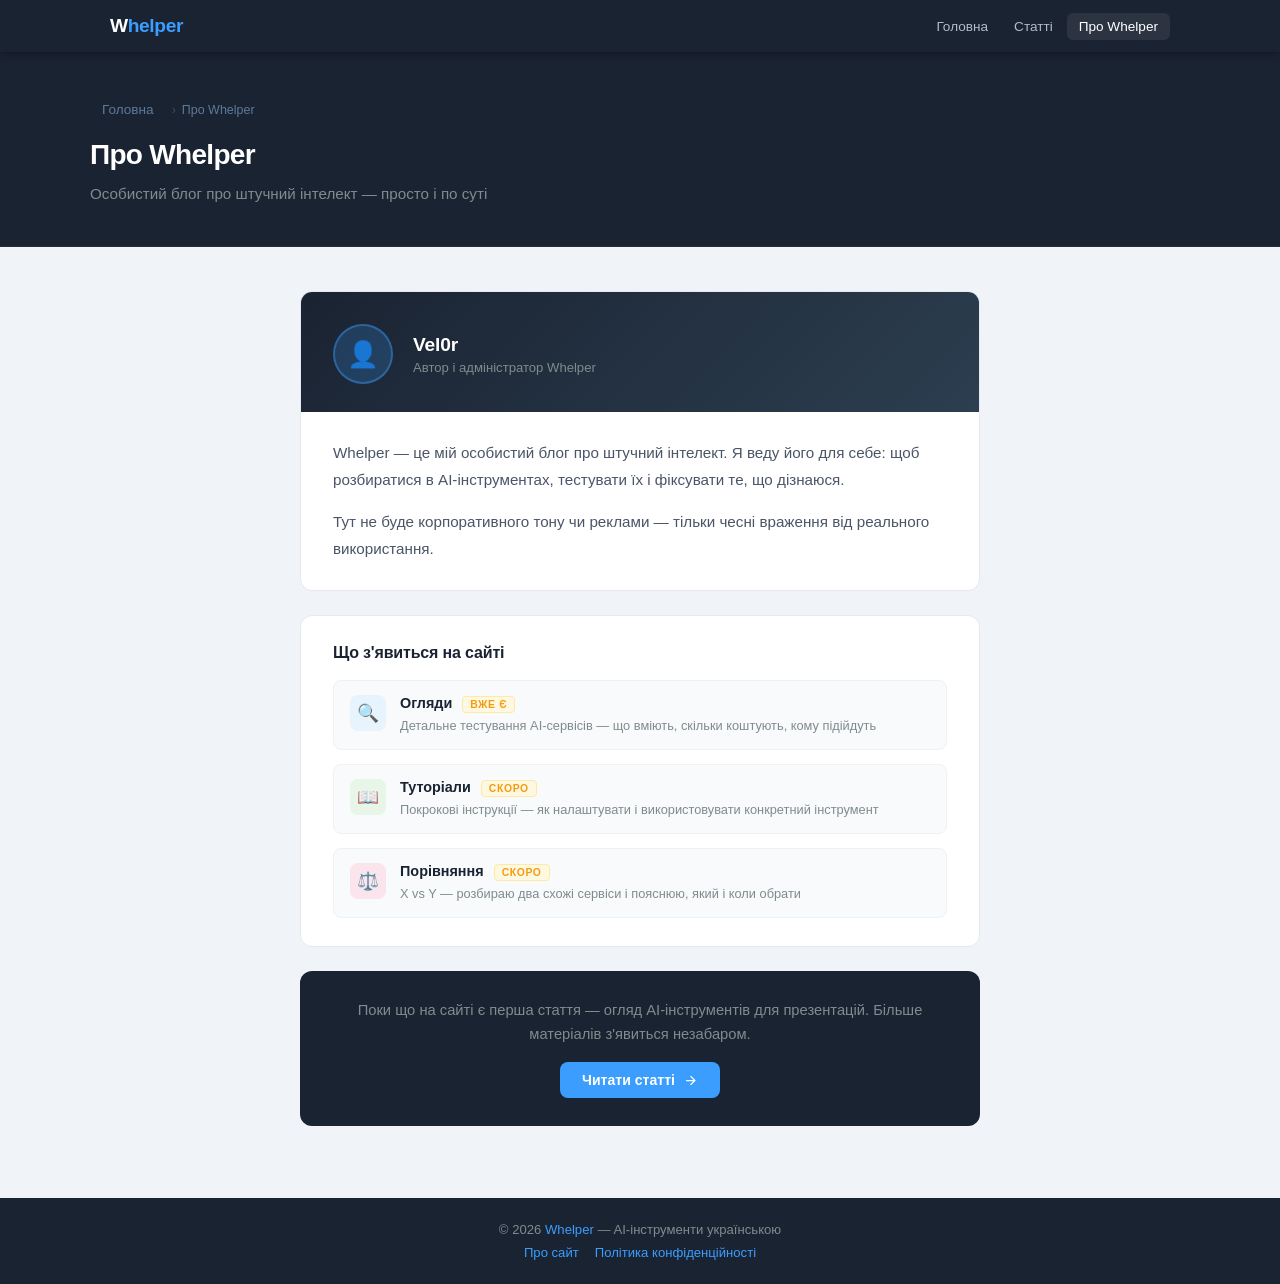
==== about/index.html @ 63fa8033 "Add files via upload" ====
<!DOCTYPE html>
<html lang="uk">
<head>
  <meta charset="UTF-8">
  <meta name="viewport" content="width=device-width, initial-scale=1.0">

  <title>Про Whelper — AI-блог від Vel0r</title>
  <meta name="description" content="Whelper — особистий блог про штучний інтелект. Огляди, туторіали та порівняння AI-інструментів від Vel0r.">

  <link rel="canonical" href="https://whelper.me/about">

  <meta property="og:type" content="website">
  <meta property="og:title" content="Про Whelper — AI-блог від Vel0r">
  <meta property="og:description" content="Особистий блог про штучний інтелект: огляди, туторіали та порівняння AI-інструментів.">
  <meta property="og:url" content="https://whelper.me/about">
  <meta property="og:site_name" content="Whelper">

  <meta name="twitter:card" content="summary_large_image">
  <meta name="twitter:title" content="Про Whelper | Vel0r">
  <meta name="twitter:site" content="@whelper_ua">

  <script type="application/ld+json">
  {
    "@context": "https://schema.org",
    "@graph": [
      {
        "@type": "AboutPage",
        "@id": "https://whelper.me/about#page",
        "name": "Про Whelper",
        "url": "https://whelper.me/about",
        "inLanguage": "uk",
        "isPartOf": { "@id": "https://whelper.me#website" }
      },
      {
        "@type": "BreadcrumbList",
        "itemListElement": [
          { "@type": "ListItem", "position": 1, "name": "Головна", "item": "https://whelper.me" },
          { "@type": "ListItem", "position": 2, "name": "Про Whelper", "item": "https://whelper.me/about" }
        ]
      }
    ]
  }
  </script>

  <style>
    *, *::before, *::after { box-sizing: border-box; margin: 0; padding: 0; }
    html { overflow-x: hidden; scroll-behavior: smooth; }
    body {
      font-family: 'Segoe UI', Tahoma, Geneva, Verdana, sans-serif;
      background: #f0f4f8;
      color: #333;
      overflow-x: hidden;
    }

    /* ─── Header ─── */
    .site-header {
      background: #1a2332;
      position: sticky;
      top: 0;
      z-index: 100;
      box-shadow: 0 2px 8px rgba(0,0,0,0.3);
      width: 100%;
    }
    .header-inner {
      max-width: 1100px;
      margin: 0 auto;
      padding: 0 20px;
      height: 52px;
      display: flex;
      align-items: center;
      justify-content: space-between;
      gap: 12px;
    }
    .site-logo {
      font-size: 1.2rem;
      font-weight: 700;
      color: #fff;
      text-decoration: none;
      letter-spacing: -0.02em;
      flex-shrink: 0;
    }
    .site-logo span { color: #3b9eff; }
    nav { display: flex; gap: 2px; }
    nav a {
      color: #b0bec5;
      text-decoration: none;
      font-size: 0.85rem;
      padding: 6px 12px;
      border-radius: 6px;
      white-space: nowrap;
      transition: color .2s, background .2s;
    }
    nav a:hover, nav a[aria-current="page"] { color: #fff; background: rgba(255,255,255,0.08); }

    /* ─── Page hero ─── */
    .page-hero {
      background: #1a2332;
      padding: 44px 20px 40px;
      border-bottom: 1px solid rgba(255,255,255,0.06);
    }
    .page-hero-inner { max-width: 1100px; margin: 0 auto; }
    .breadcrumb {
      display: flex;
      align-items: center;
      gap: 6px;
      font-size: 0.78rem;
      color: #5d7a99;
      margin-bottom: 16px;
    }
    .breadcrumb a { color: #5d7a99; text-decoration: none; }
    .breadcrumb a:hover { color: #3b9eff; }
    .breadcrumb-sep { opacity: .5; }
    .page-hero h1 {
      font-size: 1.75rem;
      font-weight: 700;
      color: #fff;
      letter-spacing: -0.025em;
      margin-bottom: 10px;
    }
    .page-hero p {
      font-size: 0.95rem;
      color: #7f8c8d;
      max-width: 480px;
      line-height: 1.65;
    }

    /* ─── Page wrap ─── */
    .page-wrap {
      max-width: 720px;
      margin: 0 auto;
      padding: 44px 20px 72px;
    }

    /* ─── About card ─── */
    .about-card {
      background: #fff;
      border-radius: 12px;
      border: 1px solid #e5e9ef;
      overflow: hidden;
      margin-bottom: 24px;
    }
    .about-card-header {
      background: linear-gradient(135deg, #1a2332 0%, #2c3e50 100%);
      padding: 32px 32px 28px;
      display: flex;
      align-items: center;
      gap: 20px;
    }
    .avatar {
      width: 60px;
      height: 60px;
      border-radius: 50%;
      background: rgba(59,158,255,0.2);
      border: 2px solid rgba(59,158,255,0.4);
      display: flex;
      align-items: center;
      justify-content: center;
      font-size: 1.6rem;
      flex-shrink: 0;
    }
    .author-info h2 {
      font-size: 1.2rem;
      font-weight: 700;
      color: #fff;
      letter-spacing: -0.01em;
      margin-bottom: 4px;
    }
    .author-info p {
      font-size: 0.82rem;
      color: #7f8c8d;
    }
    .about-card-body { padding: 28px 32px; }
    .about-card-body p {
      font-size: 0.95rem;
      color: #4a5568;
      line-height: 1.75;
      margin-bottom: 16px;
    }
    .about-card-body p:last-child { margin-bottom: 0; }

    /* ─── What's coming ─── */
    .coming-card {
      background: #fff;
      border-radius: 12px;
      border: 1px solid #e5e9ef;
      padding: 28px 32px;
      margin-bottom: 24px;
    }
    .coming-card h3 {
      font-size: 1rem;
      font-weight: 700;
      color: #1a2332;
      margin-bottom: 18px;
      letter-spacing: -0.01em;
    }
    .coming-list {
      display: flex;
      flex-direction: column;
      gap: 14px;
    }
    .coming-item {
      display: flex;
      align-items: flex-start;
      gap: 14px;
      padding: 14px 16px;
      background: #f8fafc;
      border-radius: 8px;
      border: 1px solid #edf2f7;
    }
    .coming-icon {
      width: 36px;
      height: 36px;
      border-radius: 8px;
      display: flex;
      align-items: center;
      justify-content: center;
      font-size: 1.1rem;
      flex-shrink: 0;
    }
    .coming-item-text h4 {
      font-size: 0.9rem;
      font-weight: 700;
      color: #1a2332;
      margin-bottom: 3px;
    }
    .coming-item-text p {
      font-size: 0.8rem;
      color: #7f8c8d;
      line-height: 1.5;
    }
    .soon-badge {
      display: inline-block;
      font-size: 0.65rem;
      font-weight: 600;
      letter-spacing: .06em;
      text-transform: uppercase;
      background: #fff8e1;
      color: #f39c12;
      border: 1px solid #fdeaa7;
      padding: 2px 7px;
      border-radius: 4px;
      margin-left: 6px;
      vertical-align: middle;
    }

    /* ─── CTA ─── */
    .cta-card {
      background: #1a2332;
      border-radius: 12px;
      padding: 28px 32px;
      text-align: center;
    }
    .cta-card p {
      font-size: 0.92rem;
      color: #7f8c8d;
      margin-bottom: 16px;
      line-height: 1.6;
    }
    .cta-btn {
      display: inline-flex;
      align-items: center;
      gap: 8px;
      background: #3b9eff;
      color: #fff;
      font-size: 0.88rem;
      font-weight: 600;
      padding: 10px 22px;
      border-radius: 8px;
      text-decoration: none;
      transition: background .2s;
    }
    .cta-btn:hover { background: #2980d9; }

    /* ─── Footer ─── */
    footer {
      background: #1a2332;
      color: #7f8c8d;
      text-align: center;
      padding: 24px 20px;
      font-size: 0.82rem;
    }
    footer a { color: #3b9eff; text-decoration: none; }
    footer a:hover { text-decoration: underline; }
    .footer-links { margin-top: 8px; display: flex; justify-content: center; gap: 16px; flex-wrap: wrap; }

    /* ─── Responsive ─── */
    @media (max-width: 600px) {
      .page-hero h1 { font-size: 1.35rem; }
      .page-hero { padding: 32px 16px 28px; }
      .page-wrap { padding: 24px 14px 48px; }
      nav a { padding: 6px 8px; font-size: 0.78rem; }
      .about-card-header { padding: 24px 20px; flex-direction: column; align-items: flex-start; gap: 14px; }
      .about-card-body { padding: 20px; }
      .coming-card { padding: 20px; }
      .cta-card { padding: 22px 20px; }
    }
    @media (max-width: 380px) {
      nav a:last-child { display: none; }
    }
  </style>
</head>
<body>

<!-- ═══ Header ═══ -->
<header class="site-header" role="banner">
  <div class="header-inner">
    <a href="https://whelper.me" class="site-logo">W<span>helper</span></a>
    <nav aria-label="Основна навігація">
      <a href="https://whelper.me">Головна</a>
      <a href="https://whelper.me/articles">Статті</a>
      <a href="https://whelper.me/about" aria-current="page">Про Whelper</a>
    </nav>
  </div>
</header>

<!-- ═══ Page hero ═══ -->
<div class="page-hero">
  <div class="page-hero-inner">
    <nav class="breadcrumb" aria-label="Хлібні крихти">
      <a href="https://whelper.me">Головна</a>
      <span class="breadcrumb-sep" aria-hidden="true">›</span>
      <span aria-current="page">Про Whelper</span>
    </nav>
    <h1>Про Whelper</h1>
    <p>Особистий блог про штучний інтелект — просто і по суті</p>
  </div>
</div>

<!-- ═══ Main content ═══ -->
<main class="page-wrap" id="main-content">

  <!-- Про автора -->
  <div class="about-card">
    <div class="about-card-header">
      <div class="avatar" aria-hidden="true">👤</div>
      <div class="author-info">
        <h2>Vel0r</h2>
        <p>Автор і адміністратор Whelper</p>
      </div>
    </div>
    <div class="about-card-body">
      <p>Whelper — це мій особистий блог про штучний інтелект. Я веду його для себе: щоб розбиратися в AI-інструментах, тестувати їх і фіксувати те, що дізнаюся.</p>
      <p>Тут не буде корпоративного тону чи реклами — тільки чесні враження від реального використання.</p>
    </div>
  </div>

  <!-- Що буде на сайті -->
  <div class="coming-card">
    <h3>Що з'явиться на сайті</h3>
    <div class="coming-list">

      <div class="coming-item">
        <div class="coming-icon" style="background:#e8f4fd;" aria-hidden="true">🔍</div>
        <div class="coming-item-text">
          <h4>Огляди <span class="soon-badge">Вже є</span></h4>
          <p>Детальне тестування AI-сервісів — що вміють, скільки коштують, кому підійдуть</p>
        </div>
      </div>

      <div class="coming-item">
        <div class="coming-icon" style="background:#e8f5e9;" aria-hidden="true">📖</div>
        <div class="coming-item-text">
          <h4>Туторіали <span class="soon-badge">Скоро</span></h4>
          <p>Покрокові інструкції — як налаштувати і використовувати конкретний інструмент</p>
        </div>
      </div>

      <div class="coming-item">
        <div class="coming-icon" style="background:#fce4ec;" aria-hidden="true">⚖️</div>
        <div class="coming-item-text">
          <h4>Порівняння <span class="soon-badge">Скоро</span></h4>
          <p>X vs Y — розбираю два схожі сервіси і пояснюю, який і коли обрати</p>
        </div>
      </div>

    </div>
  </div>

  <!-- CTA -->
  <div class="cta-card">
    <p>Поки що на сайті є перша стаття — огляд AI-інструментів для презентацій. Більше матеріалів з'явиться незабаром.</p>
    <a href="https://whelper.me/articles" class="cta-btn">
      Читати статті
      <svg width="15" height="15" fill="none" stroke="currentColor" stroke-width="2" viewBox="0 0 24 24" aria-hidden="true"><path d="M5 12h14M12 5l7 7-7 7"/></svg>
    </a>
  </div>

</main>

<!-- ═══ Footer ═══ -->
<footer role="contentinfo">
  <p>© 2026 <a href="https://whelper.me">Whelper</a> — AI-інструменти українською</p>
  <div class="footer-links">
    <a href="https://whelper.me/about">Про сайт</a>
    <a href="https://whelper.me/privacy">Політика конфіденційності</a>
  </div>
</footer>

</body>
</html>
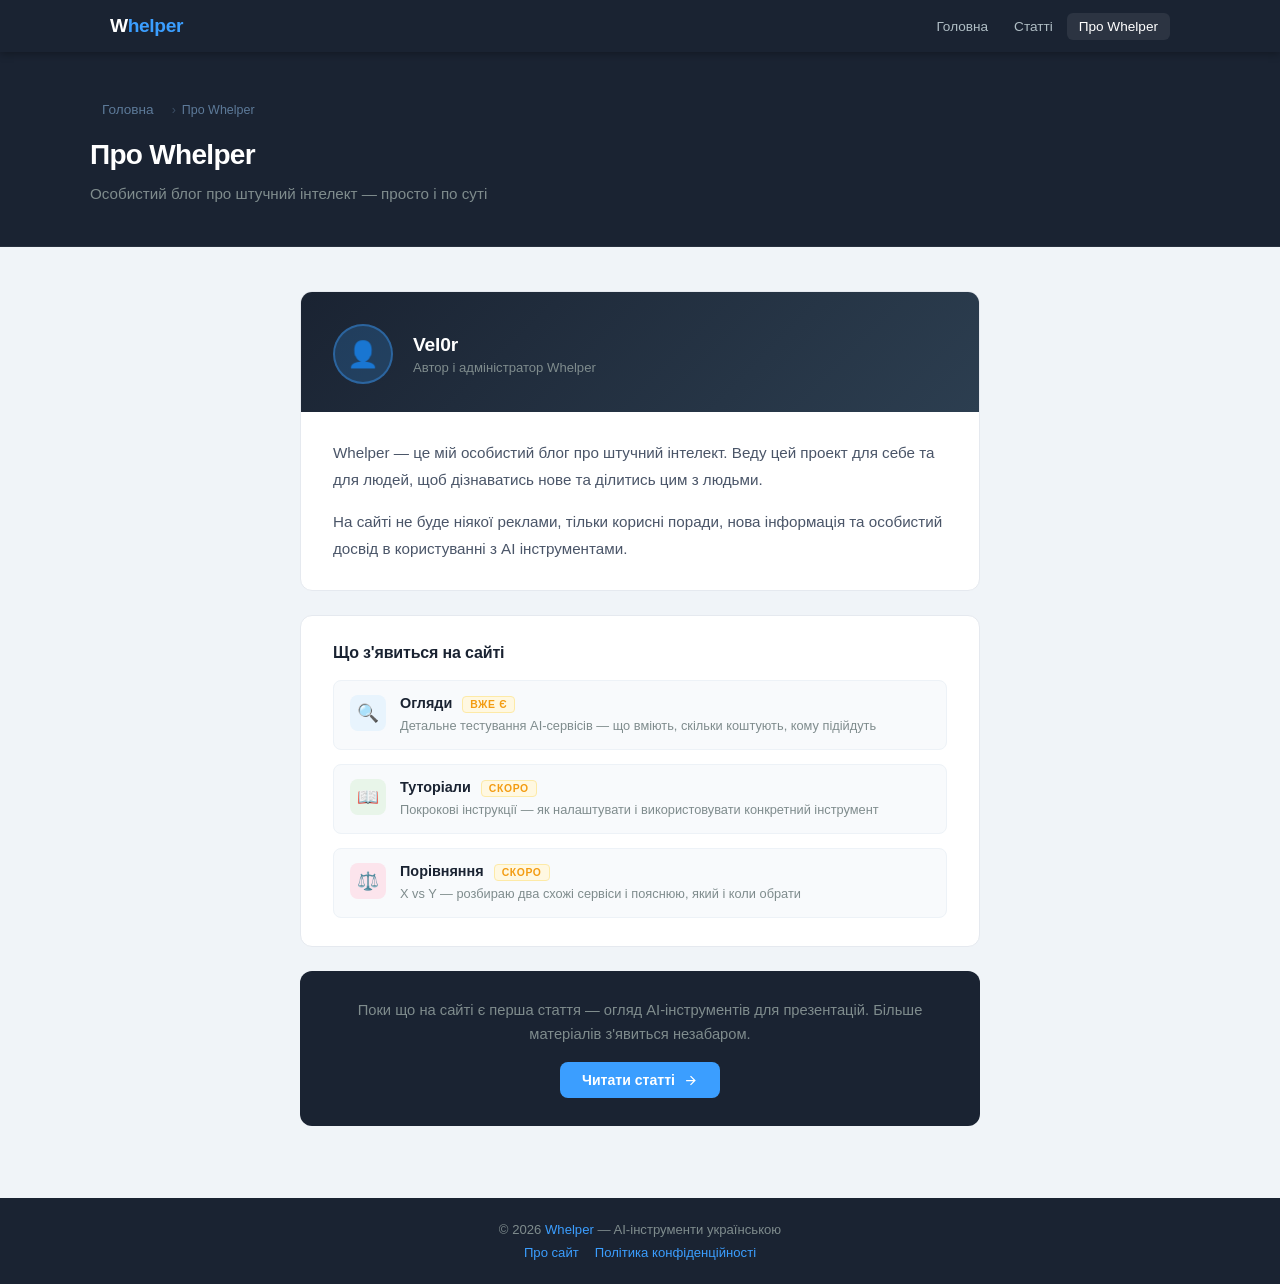
==== commit f08d7c86: "Update index.html" ====
--- a/about/index.html
+++ b/about/index.html
@@ -339,8 +339,8 @@
       </div>
     </div>
     <div class="about-card-body">
-      <p>Whelper — це мій особистий блог про штучний інтелект. Я веду його для себе: щоб розбиратися в AI-інструментах, тестувати їх і фіксувати те, що дізнаюся.</p>
-      <p>Тут не буде корпоративного тону чи реклами — тільки чесні враження від реального використання.</p>
+      <p>Whelper — це мій особистий блог про штучний інтелект. Веду цей проект для себе та для людей, щоб дізнаватись нове та ділитись цим з людьми.</p>
+      <p>На сайті не буде ніякої реклами, тільки корисні поради, нова інформація та особистий досвід в користуванні з AI інструментами.</p>
     </div>
   </div>
 
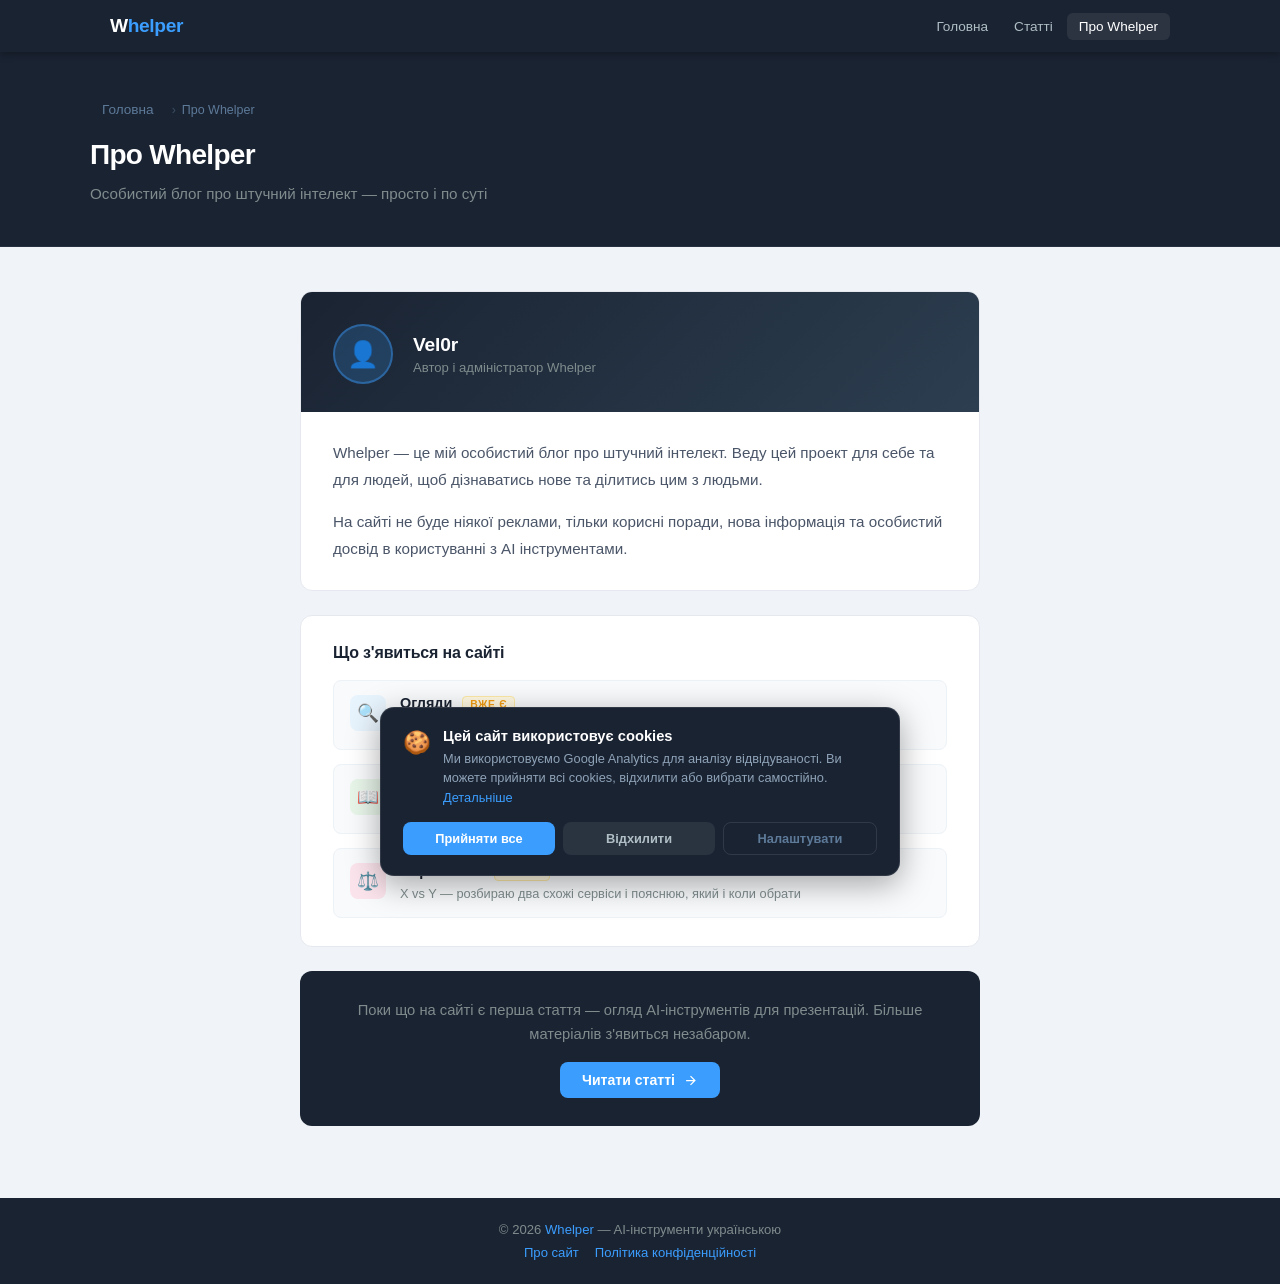
==== commit c023d796: "Remove cookie banner stylesheet link Removed the cookie banner stylesheet link from the about page." ====
--- a/about/index.html
+++ b/about/index.html
@@ -396,5 +396,9 @@
   </div>
 </footer>
 
+ <!-- ═══ coockie ═══ -->
+  <link rel="stylesheet" href="/cookie-banner.css">
+  <script src="/cookie-banner.js"></script>
+  
 </body>
 </html>
--- a/cookie-banner.css
+++ b/cookie-banner.css
@@ -0,0 +1,234 @@
+/* ═══ Cookie Banner ═══ */
+#cookie-banner {
+  position: fixed;
+  bottom: 24px;
+  left: 50%;
+  transform: translateX(-50%);
+  width: calc(100% - 40px);
+  max-width: 520px;
+  background: #1a2332;
+  border: 1px solid rgba(255,255,255,0.1);
+  border-radius: 14px;
+  box-shadow: 0 8px 32px rgba(0,0,0,0.35);
+  padding: 20px 22px;
+  z-index: 9999;
+  animation: bannerSlideUp .35s ease;
+}
+#cookie-banner.hidden { display: none; }
+
+@keyframes bannerSlideUp {
+  from { opacity: 0; transform: translateX(-50%) translateY(20px); }
+  to   { opacity: 1; transform: translateX(-50%) translateY(0); }
+}
+
+.cookie-banner-top {
+  display: flex;
+  align-items: flex-start;
+  gap: 12px;
+  margin-bottom: 14px;
+}
+.cookie-banner-icon {
+  font-size: 1.4rem;
+  flex-shrink: 0;
+  margin-top: 1px;
+}
+.cookie-banner-text h3 {
+  font-size: 0.92rem;
+  font-weight: 700;
+  color: #fff;
+  margin-bottom: 5px;
+  font-family: 'Segoe UI', Tahoma, Geneva, Verdana, sans-serif;
+}
+.cookie-banner-text p {
+  font-size: 0.8rem;
+  color: #8fa3b8;
+  line-height: 1.55;
+  font-family: 'Segoe UI', Tahoma, Geneva, Verdana, sans-serif;
+}
+.cookie-banner-text a {
+  color: #3b9eff;
+  text-decoration: none;
+}
+.cookie-banner-text a:hover { text-decoration: underline; }
+
+/* Buttons row */
+.cookie-banner-btns {
+  display: flex;
+  gap: 8px;
+  flex-wrap: wrap;
+}
+.cookie-btn {
+  font-family: 'Segoe UI', Tahoma, Geneva, Verdana, sans-serif;
+  font-size: 0.8rem;
+  font-weight: 600;
+  padding: 8px 16px;
+  border-radius: 8px;
+  border: none;
+  cursor: pointer;
+  transition: background .18s, color .18s;
+  white-space: nowrap;
+}
+.cookie-btn-accept {
+  background: #3b9eff;
+  color: #fff;
+  flex: 1;
+}
+.cookie-btn-accept:hover { background: #2980d9; }
+
+.cookie-btn-reject {
+  background: rgba(255,255,255,0.07);
+  color: #b0bec5;
+  flex: 1;
+}
+.cookie-btn-reject:hover { background: rgba(255,255,255,0.13); color: #fff; }
+
+.cookie-btn-settings {
+  background: transparent;
+  color: #5d7a99;
+  border: 1px solid rgba(255,255,255,0.1);
+  flex: 1;
+}
+.cookie-btn-settings:hover { color: #b0bec5; border-color: rgba(255,255,255,0.2); }
+
+/* ═══ Settings modal ═══ */
+#cookie-modal-overlay {
+  position: fixed;
+  inset: 0;
+  background: rgba(0,0,0,0.6);
+  z-index: 10000;
+  display: flex;
+  align-items: center;
+  justify-content: center;
+  padding: 20px;
+  animation: fadeIn .2s ease;
+}
+#cookie-modal-overlay.hidden { display: none; }
+
+@keyframes fadeIn {
+  from { opacity: 0; }
+  to   { opacity: 1; }
+}
+
+.cookie-modal {
+  background: #1e2d40;
+  border: 1px solid rgba(255,255,255,0.1);
+  border-radius: 14px;
+  width: 100%;
+  max-width: 460px;
+  box-shadow: 0 16px 48px rgba(0,0,0,0.5);
+  animation: modalSlideUp .25s ease;
+  overflow: hidden;
+}
+
+@keyframes modalSlideUp {
+  from { opacity: 0; transform: translateY(16px); }
+  to   { opacity: 1; transform: translateY(0); }
+}
+
+.cookie-modal-header {
+  padding: 20px 22px 16px;
+  border-bottom: 1px solid rgba(255,255,255,0.07);
+  display: flex;
+  align-items: center;
+  justify-content: space-between;
+}
+.cookie-modal-header h3 {
+  font-size: 0.98rem;
+  font-weight: 700;
+  color: #fff;
+  font-family: 'Segoe UI', Tahoma, Geneva, Verdana, sans-serif;
+}
+.cookie-modal-close {
+  background: none;
+  border: none;
+  color: #5d7a99;
+  font-size: 1.2rem;
+  cursor: pointer;
+  padding: 2px 6px;
+  border-radius: 4px;
+  transition: color .18s;
+}
+.cookie-modal-close:hover { color: #fff; }
+
+.cookie-modal-body { padding: 18px 22px; }
+
+.cookie-toggle-row {
+  display: flex;
+  align-items: flex-start;
+  justify-content: space-between;
+  gap: 16px;
+  padding: 14px 0;
+  border-bottom: 1px solid rgba(255,255,255,0.06);
+}
+.cookie-toggle-row:last-child { border-bottom: none; }
+
+.cookie-toggle-info h4 {
+  font-size: 0.86rem;
+  font-weight: 700;
+  color: #e2e8f0;
+  margin-bottom: 4px;
+  font-family: 'Segoe UI', Tahoma, Geneva, Verdana, sans-serif;
+}
+.cookie-toggle-info p {
+  font-size: 0.77rem;
+  color: #8fa3b8;
+  line-height: 1.5;
+  font-family: 'Segoe UI', Tahoma, Geneva, Verdana, sans-serif;
+}
+
+/* Toggle switch */
+.cookie-toggle {
+  position: relative;
+  width: 40px;
+  height: 22px;
+  flex-shrink: 0;
+  margin-top: 2px;
+}
+.cookie-toggle input { opacity: 0; width: 0; height: 0; }
+.cookie-toggle-slider {
+  position: absolute;
+  inset: 0;
+  background: rgba(255,255,255,0.12);
+  border-radius: 22px;
+  cursor: pointer;
+  transition: background .2s;
+}
+.cookie-toggle-slider::before {
+  content: '';
+  position: absolute;
+  width: 16px;
+  height: 16px;
+  left: 3px;
+  top: 3px;
+  background: #fff;
+  border-radius: 50%;
+  transition: transform .2s;
+}
+.cookie-toggle input:checked + .cookie-toggle-slider { background: #3b9eff; }
+.cookie-toggle input:checked + .cookie-toggle-slider::before { transform: translateX(18px); }
+.cookie-toggle input:disabled + .cookie-toggle-slider { opacity: .5; cursor: not-allowed; }
+
+.required-badge {
+  font-size: 0.68rem;
+  font-weight: 600;
+  color: #5d7a99;
+  background: rgba(255,255,255,0.06);
+  padding: 2px 7px;
+  border-radius: 4px;
+  margin-top: 4px;
+  display: inline-block;
+}
+
+.cookie-modal-footer {
+  padding: 16px 22px;
+  border-top: 1px solid rgba(255,255,255,0.07);
+  display: flex;
+  gap: 8px;
+}
+.cookie-modal-footer .cookie-btn { flex: 1; }
+
+@media (max-width: 480px) {
+  #cookie-banner { bottom: 12px; width: calc(100% - 24px); padding: 16px 16px; }
+  .cookie-banner-btns { flex-direction: column; }
+  .cookie-btn { flex: unset; width: 100%; text-align: center; }
+}
